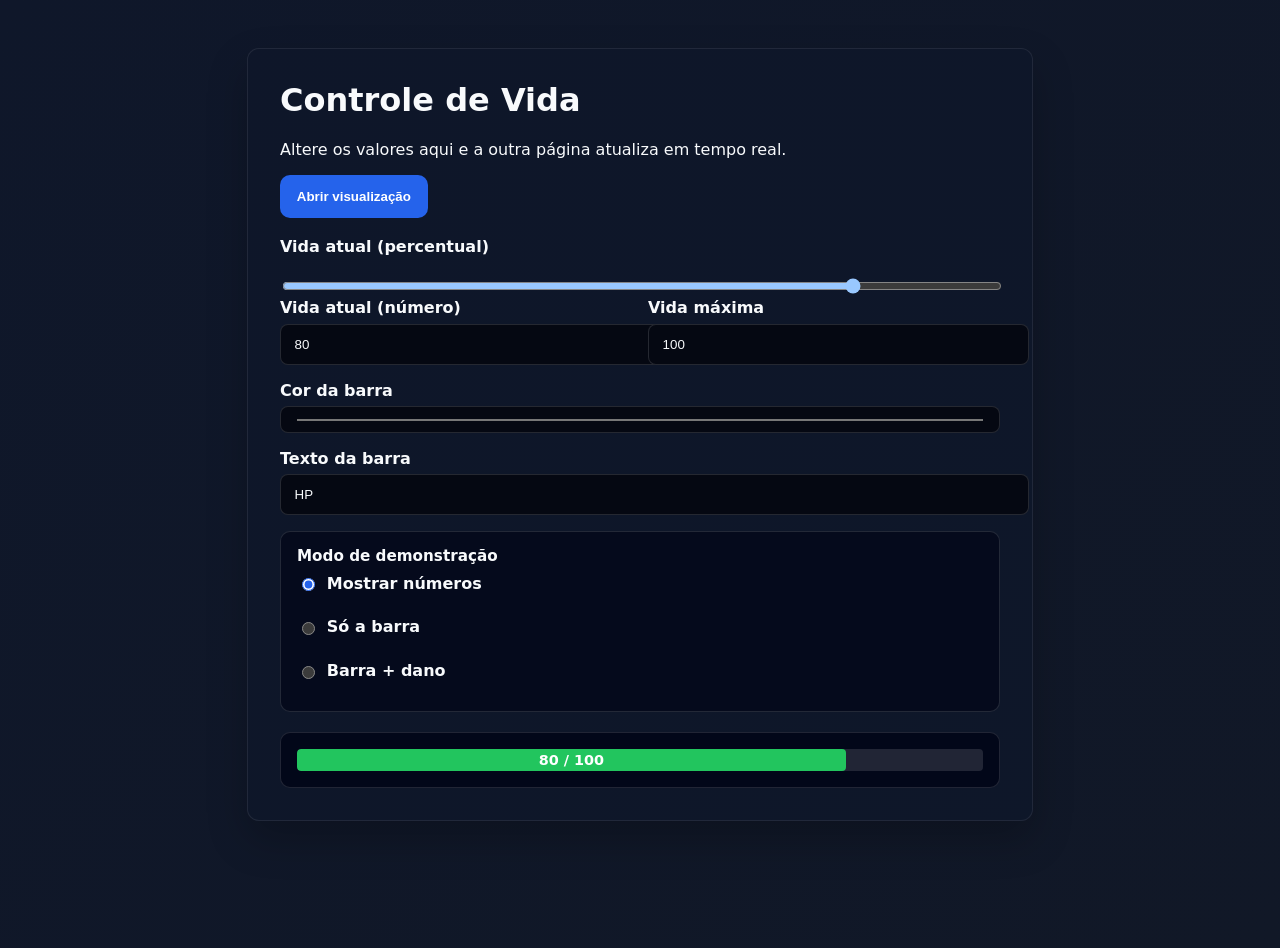
==== index.html @ 24418f9b "Add files via upload" ====
<!DOCTYPE html>
<html lang="pt-BR">
  <head>
    <meta charset="UTF-8" />
    <meta name="viewport" content="width=device-width, initial-scale=1.0" />
    <title>Painel de Vida</title>
    <link rel="stylesheet" href="styles.css" />
  </head>
  <body>
    <main class="panel">
      <h1>Controle de Vida</h1>
      <p>Altere os valores aqui e a outra página atualiza em tempo real.</p>
      <button id="openDisplayBtn" type="button">Abrir visualização</button>

      <label for="currentHp">Vida atual (percentual)</label>
      <input id="currentHp" type="range" min="0" max="100" step="1" value="80" />

      <div class="value-row">
        <label>
          Vida atual (número)
          <input id="currentHpNumber" type="number" min="0" max="1000" value="80" />
        </label>
        <label>
          Vida máxima
          <input id="maxHp" type="number" min="1" max="1000" value="100" />
        </label>
      </div>

      <label>
        Cor da barra
        <input id="barColor" type="color" value="#22c55e" />
      </label>

      <label>
        Texto da barra
        <input id="barLabel" type="text" value="HP" maxlength="20" />
      </label>

      <div class="display-mode-group" role="radiogroup" aria-label="Modo de demonstração da barra">
        <span class="field-label">Modo de demonstração</span>
        <label class="mode-option">
          <input type="radio" name="displayMode" value="values" checked />
          <span>Mostrar números</span>
        </label>
        <label class="mode-option">
          <input type="radio" name="displayMode" value="hidden" />
          <span>Só a barra</span>
        </label>
        <label class="mode-option">
          <input type="radio" name="displayMode" value="damage" />
          <span>Barra + dano</span>
        </label>
      </div>

      <div class="preview">
        <div class="preview-bar">
          <div id="previewFill">80 / 100</div>
        </div>
      </div>
    </main>

    <script>
      const CHANNEL_NAME = "health-sync";
      const storageKey = "health-state";
      const broadcastChannel = "BroadcastChannel" in window ? new BroadcastChannel(CHANNEL_NAME) : null;

      const state = {
        currentHp: 80,
        maxHp: 100,
        color: "#22c55e",
        label: "HP",
        displayMode: "values"
      };

      const currentHpInput = document.getElementById("currentHp");
      const currentHpNumber = document.getElementById("currentHpNumber");
      const maxHpInput = document.getElementById("maxHp");
      const barColorInput = document.getElementById("barColor");
      const barLabelInput = document.getElementById("barLabel");
      const previewFill = document.getElementById("previewFill");
      const previewBar = document.querySelector(".preview-bar");
      const openDisplayBtn = document.getElementById("openDisplayBtn");
      const displayModeInputs = Array.from(document.querySelectorAll('input[name="displayMode"]'));

      function clampCurrent() {
        state.currentHp = Math.max(0, Math.min(state.currentHp, state.maxHp));
      }

      function getPercent() {
        return state.maxHp > 0 ? Math.max(0, Math.min(100, (state.currentHp / state.maxHp) * 100)) : 0;
      }

      function syncControls() {
        currentHpInput.value = String(Math.round(getPercent()));
        currentHpNumber.value = state.currentHp;
        maxHpInput.value = state.maxHp;
        barColorInput.value = state.color;
        barLabelInput.value = state.label;
        displayModeInputs.forEach((input) => {
          input.checked = input.value === state.displayMode;
        });
      }

      function getDisplayText() {
        if (state.displayMode === "hidden") {
          return "";
        }

        if (state.displayMode === "damage") {
          const damage = Math.max(0, state.maxHp - state.currentHp);
          return `${damage} Dano`;
        }

        return `${state.currentHp} / ${state.maxHp}`;
      }

      function syncPreview() {
        const percent = getPercent();
        previewFill.style.width = `${percent}%`;
        previewFill.style.background = state.color;
        previewFill.textContent = getDisplayText();
        previewBar.style.background = "rgba(255,255,255,0.12)";
        previewBar.style.borderRadius = "4px";
        previewFill.style.borderRadius = "4px";
      }

      function publishState() {
        clampCurrent();
        localStorage.setItem(storageKey, JSON.stringify(state));
        if (broadcastChannel) {
          broadcastChannel.postMessage(state);
        }
        syncControls();
        syncPreview();
      }

      function applyState(nextState) {
        Object.assign(state, nextState);
        clampCurrent();
        syncControls();
        syncPreview();
      }

      function readInputs() {
        state.currentHp = Number(currentHpNumber.value);
        state.maxHp = Number(maxHpInput.value) || 1;
        state.color = barColorInput.value;
        state.label = barLabelInput.value || "HP";
        state.displayMode = displayModeInputs.find((input) => input.checked)?.value || "values";
      }

      currentHpInput.addEventListener("input", () => {
        const percent = Number(currentHpInput.value);
        state.currentHp = Math.round((percent / 100) * state.maxHp);
        publishState();
      });

      currentHpNumber.addEventListener("input", () => {
        readInputs();
        publishState();
      });

      maxHpInput.addEventListener("input", () => {
        readInputs();
        publishState();
      });

      barColorInput.addEventListener("input", () => {
        readInputs();
        publishState();
      });

      barLabelInput.addEventListener("input", () => {
        readInputs();
        publishState();
      });

      displayModeInputs.forEach((input) => {
        input.addEventListener("change", () => {
          readInputs();
          publishState();
        });
      });

      openDisplayBtn.addEventListener("click", () => {
        const params = new URLSearchParams({
          currentHp: String(state.currentHp),
          maxHp: String(state.maxHp),
          color: state.color,
          label: state.label,
          displayMode: state.displayMode
        });
        window.open(`display.html?${params.toString()}`, "_blank", "noopener,noreferrer");
      });

      window.addEventListener("storage", (event) => {
        if (event.key === storageKey && event.newValue) {
          applyState(JSON.parse(event.newValue));
        }
      });

      if (broadcastChannel) {
        broadcastChannel.addEventListener("message", (event) => {
          applyState(event.data);
        });
      }

      const saved = localStorage.getItem(storageKey);
      if (saved) {
        applyState(JSON.parse(saved));
      } else {
        publishState();
      }
    </script>
  </body>
</html>
---- styles.css ----
:root {
  color-scheme: dark;
  font-family: Inter, system-ui, -apple-system, BlinkMacSystemFont, "Segoe UI", sans-serif;
}

body {
  margin: 0;
  background: linear-gradient(135deg, #0f172a, #111827);
  color: #f8fafc;
  min-height: 100vh;
}

.panel {
  max-width: 720px;
  margin: 3rem auto;
  padding: 2rem;
  border-radius: 12px;
  background: rgba(15, 23, 42, 0.96);
  box-shadow: 0 18px 40px rgba(0, 0, 0, 0.22);
  border: 1px solid rgba(255,255,255,0.08);
}

h1 {
  margin-top: 0;
  font-size: 2rem;
}

button {
  border: 0;
  border-radius: 10px;
  padding: 0.85rem 1.05rem;
  margin-bottom: 1.2rem;
  background: #2563eb;
  color: white;
  font-weight: 700;
  cursor: pointer;
  transition: transform 0.14s ease, box-shadow 0.14s ease;
}

button:hover {
  transform: translateY(-1px);
  box-shadow: 0 10px 20px rgba(37, 99, 235, 0.24);
}

label, .field {
  display: block;
  margin-bottom: 1rem;
  font-weight: 600;
}

input[type="range"] {
  width: 100%;
  margin-top: 0.4rem;
}

input[type="number"], input[type="text"], input[type="color"] {
  width: 100%;
  margin-top: 0.4rem;
  padding: 0.75rem 0.85rem;
  border-radius: 8px;
  border: 1px solid rgba(255,255,255,0.13);
  background: #050812;
  color: #f8fafc;
}

.value-row {
  display: grid;
  grid-template-columns: repeat(2, minmax(0, 1fr));
  gap: 1rem;
}

.preview {
  margin-top: 1.25rem;
  padding: 1rem;
  border-radius: 10px;
  background: rgba(2, 6, 23, 0.88);
  border: 1px solid rgba(255,255,255,0.12);
}

.display-mode-group {
  display: grid;
  gap: 0.55rem;
  margin: 1rem 0 1.2rem;
  padding: 0.9rem 1rem;
  border-radius: 10px;
  border: 1px solid rgba(255,255,255,0.12);
  background: rgba(2, 6, 23, 0.7);
}

.field-label {
  font-size: 0.95rem;
  font-weight: 700;
}

.mode-option {
  display: flex;
  align-items: center;
  gap: 0.55rem;
  font-weight: 600;
}

.mode-option input {
  accent-color: #2563eb;
}

.preview-bar {
  height: 22px;
  border-radius: 10px;
  overflow: hidden;
  background: rgba(255,255,255,0.12);
  position: relative;
}

.preview-bar > div {
  height: 100%;
  display: flex;
  align-items: center;
  justify-content: center;
  font-weight: 700;
  font-size: 0.9rem;
  color: white;
  transition: width 0.2s ease;
}

.display-page {
  padding-top: 0;
}

.health-overlay {
  position: fixed;
  inset: 0 0 auto 0;
  padding: 1rem 1.2rem;
  pointer-events: none;
  z-index: 1000;
}

.health-card {
  max-width: 260px;
  margin: 0 auto;
  padding: 0.9rem 1rem;
  border-radius: 14px;
  background: rgba(2, 6, 23, 0.96);
  border: 1px solid rgba(255,255,255,0.14);
  box-shadow: 0 9px 24px rgba(0, 0, 0, 0.22);
}

.health-label {
  display: flex;
  justify-content: space-between;
  font-size: 0.95rem;
  font-weight: 700;
  margin-bottom: 0.75rem;
  letter-spacing: 0.02em;
}

.health-bar {
  width: 24px;
  height: 280px;
  border-radius: 12px;
  overflow: hidden;
  background: rgba(255,255,255,0.12);
  margin: 0 auto;
  position: relative;
}

.health-bar > div {
  position: absolute;
  bottom: 0;
  left: 0;
  width: 100%;
  height: 0%;
  transition: height 0.2s ease;
  display: flex;
  align-items: center;
  justify-content: center;
  color: white;
  font-size: 0.75rem;
  font-weight: 700;
}

@media (max-width: 640px) {
  .value-row {
    grid-template-columns: 1fr;
  }
}
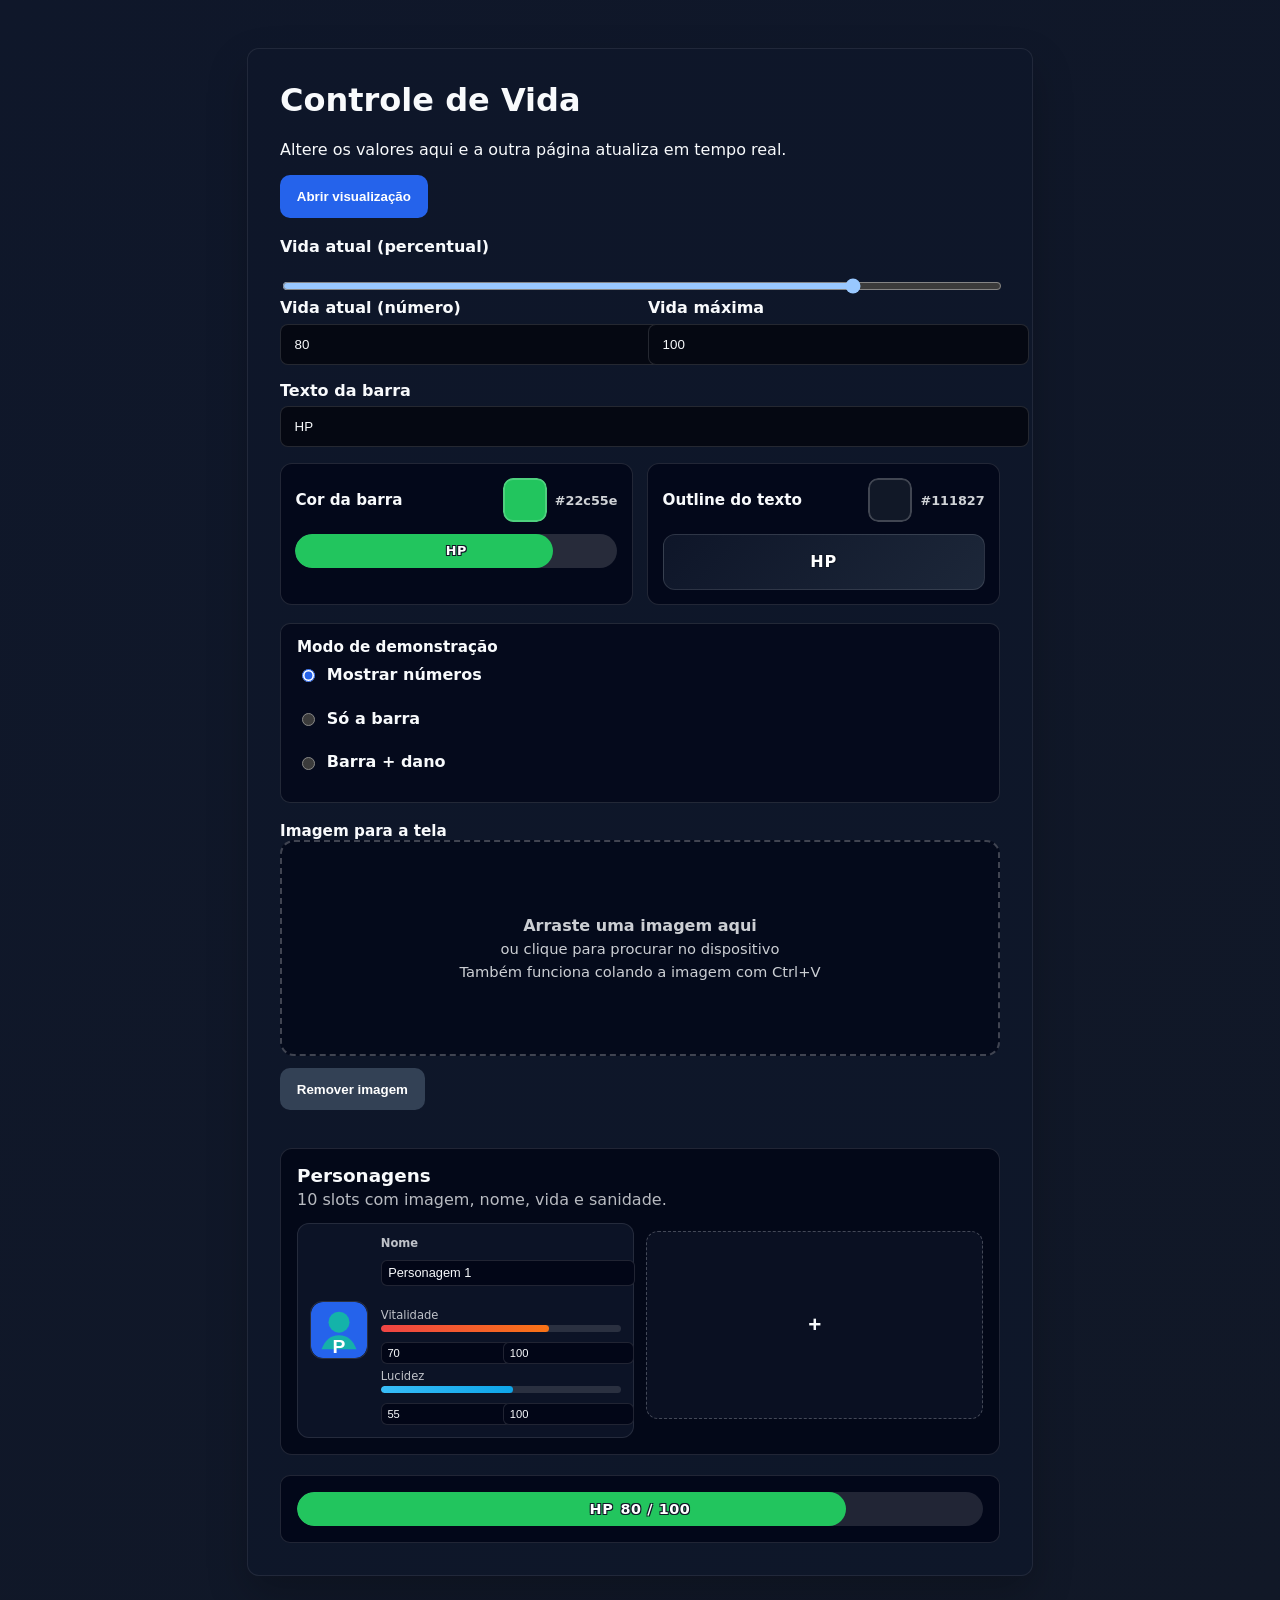
==== commit 320e2636: "Add files via upload" ====
--- a/index.html
+++ b/index.html
@@ -27,14 +27,40 @@
       </div>
 
       <label>
-        Cor da barra
-        <input id="barColor" type="color" value="#22c55e" />
-      </label>
-
-      <label>
         Texto da barra
         <input id="barLabel" type="text" value="HP" maxlength="20" />
       </label>
+
+      <div class="color-picker-grid">
+        <div class="color-picker-card">
+          <div class="color-picker-header">
+            <span class="field-label">Cor da barra</span>
+            <div class="color-picker-inline">
+              <input id="barColor" class="color-input" type="color" value="#22c55e" />
+              <span id="barColorValue" class="color-value">#22c55e</span>
+            </div>
+          </div>
+          <div class="color-preview-bar">
+            <div id="barPreviewFill" class="color-preview-fill"></div>
+            <div class="color-preview-text">
+              <span id="barPreviewLabel">HP</span>
+            </div>
+          </div>
+        </div>
+
+        <div class="color-picker-card">
+          <div class="color-picker-header">
+            <span class="field-label">Outline do texto</span>
+            <div class="color-picker-inline">
+              <input id="textOutlineColor" class="color-input" type="color" value="#111827" />
+              <span id="textOutlineValue" class="color-value">#111827</span>
+            </div>
+          </div>
+          <div class="outline-preview-card">
+            <span id="outlinePreviewText">HP</span>
+          </div>
+        </div>
+      </div>
 
       <div class="display-mode-group" role="radiogroup" aria-label="Modo de demonstração da barra">
         <span class="field-label">Modo de demonstração</span>
@@ -52,9 +78,35 @@
         </label>
       </div>
 
+      <div class="image-upload-section">
+        <div class="field-label">Imagem para a tela</div>
+        <div id="imageDropzone" class="image-dropzone" tabindex="0" role="button" aria-label="Enviar imagem para a tela">
+          <input id="imageInput" type="file" accept="image/*" hidden />
+          <div class="image-dropzone-content">
+            <strong>Arraste uma imagem aqui</strong>
+            <span>ou clique para procurar no dispositivo</span>
+            <small>Também funciona colando a imagem com Ctrl+V</small>
+          </div>
+          <img id="imagePreview" class="image-preview" alt="Pré-visualização da imagem" />
+        </div>
+        <button id="clearImageBtn" class="secondary-btn" type="button">Remover imagem</button>
+      </div>
+
+      <section class="character-slots-panel" aria-label="Slots de personagens">
+        <div class="panel-section-title">
+          <h2>Personagens</h2>
+          <p>10 slots com imagem, nome, vida e sanidade.</p>
+        </div>
+        <div id="characterSlots" class="character-slots"></div>
+      </section>
+
       <div class="preview">
-        <div class="preview-bar">
-          <div id="previewFill">80 / 100</div>
+        <div id="previewBar" class="preview-bar">
+          <div id="previewFill"></div>
+          <div class="preview-bar-text">
+            <span id="previewLabel">HP</span>
+            <span id="previewValue">80 / 100</span>
+          </div>
         </div>
       </div>
     </main>
@@ -63,24 +115,55 @@
       const CHANNEL_NAME = "health-sync";
       const storageKey = "health-state";
       const broadcastChannel = "BroadcastChannel" in window ? new BroadcastChannel(CHANNEL_NAME) : null;
+
+      function createCharacter(name, index, id = index + 1) {
+        return {
+          id,
+          name,
+          imageDataUrl: createAvatarDataUrl(name, index),
+          vitality: 70 + ((index * 11) % 25),
+          vitalityMax: 100,
+          lucidity: 55 + ((index * 7) % 35),
+          lucidityMax: 100
+        };
+      }
+
+      const initialCharacters = [createCharacter("Personagem 1", 0)];
 
       const state = {
         currentHp: 80,
         maxHp: 100,
         color: "#22c55e",
         label: "HP",
-        displayMode: "values"
+        textOutlineColor: "#111827",
+        displayMode: "values",
+        imageDataUrl: "",
+        characters: initialCharacters
       };
 
       const currentHpInput = document.getElementById("currentHp");
       const currentHpNumber = document.getElementById("currentHpNumber");
       const maxHpInput = document.getElementById("maxHp");
       const barColorInput = document.getElementById("barColor");
+      const barColorValue = document.getElementById("barColorValue");
       const barLabelInput = document.getElementById("barLabel");
+      const textOutlineColorInput = document.getElementById("textOutlineColor");
+      const textOutlineValue = document.getElementById("textOutlineValue");
+      const barPreviewFill = document.getElementById("barPreviewFill");
+      const barPreviewLabel = document.getElementById("barPreviewLabel");
+      const outlinePreviewText = document.getElementById("outlinePreviewText");
       const previewFill = document.getElementById("previewFill");
-      const previewBar = document.querySelector(".preview-bar");
+      const previewLabel = document.getElementById("previewLabel");
+      const previewValue = document.getElementById("previewValue");
+      const previewBar = document.getElementById("previewBar");
       const openDisplayBtn = document.getElementById("openDisplayBtn");
       const displayModeInputs = Array.from(document.querySelectorAll('input[name="displayMode"]'));
+      const imageDropzone = document.getElementById("imageDropzone");
+      const imageInput = document.getElementById("imageInput");
+      const imagePreview = document.getElementById("imagePreview");
+      const clearImageBtn = document.getElementById("clearImageBtn");
+      const characterSlotsContainer = document.getElementById("characterSlots");
+      let activeCharacterIndex = null;
 
       function clampCurrent() {
         state.currentHp = Math.max(0, Math.min(state.currentHp, state.maxHp));
@@ -95,12 +178,30 @@
         currentHpNumber.value = state.currentHp;
         maxHpInput.value = state.maxHp;
         barColorInput.value = state.color;
+        barColorValue.textContent = state.color;
         barLabelInput.value = state.label;
+        textOutlineColorInput.value = state.textOutlineColor || "#111827";
+        textOutlineValue.textContent = state.textOutlineColor || "#111827";
         displayModeInputs.forEach((input) => {
           input.checked = input.value === state.displayMode;
         });
       }
 
+      function createAvatarDataUrl(name, index) {
+        const colors = ["#2563eb", "#f59e0b", "#ec4899", "#14b8a6", "#a855f7", "#ef4444", "#10b981", "#0ea5e9", "#f97316", "#8b5cf6"];
+        const color = colors[index % colors.length];
+        const accent = colors[(index + 3) % colors.length];
+        const initial = (name || `P${index + 1}`).trim().charAt(0).toUpperCase();
+        const svg = `
+          <svg xmlns="http://www.w3.org/2000/svg" width="128" height="128" viewBox="0 0 128 128">
+            <rect width="128" height="128" rx="28" fill="${color}" />
+            <circle cx="64" cy="46" r="24" fill="${accent}" opacity="0.95" />
+            <path d="M24 108c8-20 20-32 40-32s32 12 40 32" fill="${accent}" opacity="0.92" />
+            <text x="64" y="116" text-anchor="middle" font-family="Arial, sans-serif" font-size="44" font-weight="700" fill="white">${initial}</text>
+          </svg>`;
+        return `data:image/svg+xml;charset=UTF-8,${encodeURIComponent(svg)}`;
+      }
+
       function getDisplayText() {
         if (state.displayMode === "hidden") {
           return "";
@@ -114,14 +215,89 @@
         return `${state.currentHp} / ${state.maxHp}`;
       }
 
+      function renderCharacterSlots() {
+        const slotsMarkup = state.characters
+          .map((character, index) => {
+            const vitality = Number(character.vitality ?? character.hp ?? 0);
+            const vitalityMax = Number(character.vitalityMax ?? 100);
+            const lucidity = Number(character.lucidity ?? character.sanity ?? 0);
+            const lucidityMax = Number(character.lucidityMax ?? 100);
+            const vitalityPercent = vitalityMax > 0 ? Math.max(0, Math.min(100, (vitality / vitalityMax) * 100)) : 0;
+            const lucidityPercent = lucidityMax > 0 ? Math.max(0, Math.min(100, (lucidity / lucidityMax) * 100)) : 0;
+
+            return `
+              <article class="character-slot">
+                <div class="character-slot-dropzone" data-character-index="${index}" tabindex="0" role="button" aria-label="Alterar imagem de ${character.name}">
+                  <input class="character-file-input" data-character-index="${index}" type="file" accept="image/*" hidden />
+                  <img src="${character.imageDataUrl}" alt="Avatar de ${character.name}" />
+                  <div class="character-slot-overlay">
+                    <span>Arraste, cole ou clique</span>
+                  </div>
+                </div>
+                <div class="character-slot-body">
+                  <label class="character-name-field">
+                    <span>Nome</span>
+                    <input class="character-name-input" data-character-index="${index}" type="text" value="${character.name}" maxlength="24" />
+                  </label>
+                  <div class="character-stat">
+                    <span>Vitalidade</span>
+                    <div class="character-bar-track">
+                      <div class="character-bar-fill hp" style="width: ${vitalityPercent}%"></div>
+                    </div>
+                    <div class="character-stat-inputs">
+                      <input data-character-index="${index}" data-field="vitalityCurrent" type="number" min="0" max="1000" value="${vitality}" />
+                      <input data-character-index="${index}" data-field="vitalityMax" type="number" min="1" max="1000" value="${vitalityMax}" />
+                    </div>
+                  </div>
+                  <div class="character-stat">
+                    <span>Lucidez</span>
+                    <div class="character-bar-track">
+                      <div class="character-bar-fill sanity" style="width: ${lucidityPercent}%"></div>
+                    </div>
+                    <div class="character-stat-inputs">
+                      <input data-character-index="${index}" data-field="lucidityCurrent" type="number" min="0" max="1000" value="${lucidity}" />
+                      <input data-character-index="${index}" data-field="lucidityMax" type="number" min="1" max="1000" value="${lucidityMax}" />
+                    </div>
+                  </div>
+                </div>
+              </article>
+            `;
+          })
+          .join("");
+
+        const canAddMore = state.characters.length < 10;
+        characterSlotsContainer.innerHTML = `${slotsMarkup}<button class="character-add-btn" id="addCharacterBtn" type="button" aria-label="Adicionar personagem" ${canAddMore ? "" : "disabled"}>${canAddMore ? "+" : "Máx"}</button>`;
+      }
+
       function syncPreview() {
         const percent = getPercent();
+        const outlineColor = state.textOutlineColor || "#111827";
         previewFill.style.width = `${percent}%`;
         previewFill.style.background = state.color;
-        previewFill.textContent = getDisplayText();
+        previewBar.style.setProperty("--outline-color", outlineColor);
+        previewLabel.textContent = state.label;
+        previewValue.textContent = getDisplayText();
+        barPreviewFill.style.width = `${percent}%`;
+        barPreviewFill.style.background = state.color;
+        barPreviewLabel.textContent = state.label;
+        outlinePreviewText.style.setProperty("--outline-color", outlineColor);
+        outlinePreviewText.textContent = state.label;
         previewBar.style.background = "rgba(255,255,255,0.12)";
-        previewBar.style.borderRadius = "4px";
-        previewFill.style.borderRadius = "4px";
+        previewBar.style.borderRadius = "999px";
+        previewFill.style.borderRadius = "999px";
+      }
+
+      function updateImagePreview() {
+        if (!state.imageDataUrl) {
+          imagePreview.removeAttribute("src");
+          imagePreview.classList.remove("is-visible");
+          imageDropzone.classList.remove("has-image");
+          return;
+        }
+
+        imagePreview.src = state.imageDataUrl;
+        imagePreview.classList.add("is-visible");
+        imageDropzone.classList.add("has-image");
       }
 
       function publishState() {
@@ -132,6 +308,8 @@
         }
         syncControls();
         syncPreview();
+        updateImagePreview();
+        renderCharacterSlots();
       }
 
       function applyState(nextState) {
@@ -139,6 +317,8 @@
         clampCurrent();
         syncControls();
         syncPreview();
+        updateImagePreview();
+        renderCharacterSlots();
       }
 
       function readInputs() {
@@ -146,7 +326,63 @@
         state.maxHp = Number(maxHpInput.value) || 1;
         state.color = barColorInput.value;
         state.label = barLabelInput.value || "HP";
+        state.textOutlineColor = textOutlineColorInput.value || "#111827";
         state.displayMode = displayModeInputs.find((input) => input.checked)?.value || "values";
+      }
+
+      function handleImageFile(file) {
+        if (!file || !file.type.startsWith("image/")) {
+          return;
+        }
+
+        const reader = new FileReader();
+        reader.onload = () => {
+          state.imageDataUrl = String(reader.result || "");
+          publishState();
+        };
+        reader.readAsDataURL(file);
+      }
+
+      function handleCharacterImageFile(file, index) {
+        if (!file || !file.type.startsWith("image/") || Number.isNaN(index) || !state.characters[index]) {
+          return;
+        }
+
+        const reader = new FileReader();
+        reader.onload = () => {
+          state.characters[index].imageDataUrl = String(reader.result || "");
+          publishState();
+        };
+        reader.readAsDataURL(file);
+      }
+
+      function updateCharacterStat(index, field, value) {
+        const character = state.characters[index];
+        if (!character) {
+          return;
+        }
+
+        if (field === "vitalityCurrent") {
+          character.vitality = Math.max(0, Number(value) || 0);
+        } else if (field === "vitalityMax") {
+          character.vitalityMax = Math.max(1, Number(value) || 1);
+        } else if (field === "lucidityCurrent") {
+          character.lucidity = Math.max(0, Number(value) || 0);
+        } else if (field === "lucidityMax") {
+          character.lucidityMax = Math.max(1, Number(value) || 1);
+        }
+
+        publishState();
+      }
+
+      function addCharacter() {
+        if (state.characters.length >= 10) {
+          return;
+        }
+
+        const nextIndex = state.characters.length;
+        state.characters.push(createCharacter(`Personagem ${nextIndex + 1}`, nextIndex, nextIndex + 1));
+        publishState();
       }
 
       currentHpInput.addEventListener("input", () => {
@@ -171,6 +407,11 @@
       });
 
       barLabelInput.addEventListener("input", () => {
+        readInputs();
+        publishState();
+      });
+
+      textOutlineColorInput.addEventListener("input", () => {
         readInputs();
         publishState();
       });
@@ -180,6 +421,155 @@
           readInputs();
           publishState();
         });
+      });
+
+      imageDropzone.addEventListener("click", () => {
+        imageInput.click();
+      });
+
+      imageDropzone.addEventListener("keydown", (event) => {
+        if (event.key === "Enter" || event.key === " ") {
+          event.preventDefault();
+          imageInput.click();
+        }
+      });
+
+      imageDropzone.addEventListener("dragover", (event) => {
+        event.preventDefault();
+        imageDropzone.classList.add("drag-active");
+      });
+
+      imageDropzone.addEventListener("dragleave", () => {
+        imageDropzone.classList.remove("drag-active");
+      });
+
+      imageDropzone.addEventListener("drop", (event) => {
+        event.preventDefault();
+        imageDropzone.classList.remove("drag-active");
+        const [file] = event.dataTransfer?.files || [];
+        handleImageFile(file);
+      });
+
+      imageInput.addEventListener("change", (event) => {
+        const [file] = event.target.files || [];
+        handleImageFile(file);
+        event.target.value = "";
+      });
+
+      clearImageBtn.addEventListener("click", () => {
+        state.imageDataUrl = "";
+        publishState();
+      });
+
+      characterSlotsContainer.addEventListener("click", (event) => {
+        const dropzone = event.target.closest(".character-slot-dropzone");
+        if (!dropzone) {
+          return;
+        }
+
+        activeCharacterIndex = Number(dropzone.dataset.characterIndex);
+        const input = dropzone.querySelector(".character-file-input");
+        input.click();
+      });
+
+      characterSlotsContainer.addEventListener("keydown", (event) => {
+        const dropzone = event.target.closest(".character-slot-dropzone");
+        if (!dropzone || (event.key !== "Enter" && event.key !== " ")) {
+          return;
+        }
+
+        event.preventDefault();
+        activeCharacterIndex = Number(dropzone.dataset.characterIndex);
+        const input = dropzone.querySelector(".character-file-input");
+        input.click();
+      });
+
+      characterSlotsContainer.addEventListener("dragover", (event) => {
+        const dropzone = event.target.closest(".character-slot-dropzone");
+        if (!dropzone) {
+          return;
+        }
+
+        event.preventDefault();
+        dropzone.classList.add("drag-active");
+      });
+
+      characterSlotsContainer.addEventListener("dragleave", (event) => {
+        const dropzone = event.target.closest(".character-slot-dropzone");
+        if (!dropzone) {
+          return;
+        }
+
+        dropzone.classList.remove("drag-active");
+      });
+
+      characterSlotsContainer.addEventListener("drop", (event) => {
+        const dropzone = event.target.closest(".character-slot-dropzone");
+        if (!dropzone) {
+          return;
+        }
+
+        event.preventDefault();
+        dropzone.classList.remove("drag-active");
+        const [file] = event.dataTransfer?.files || [];
+        activeCharacterIndex = Number(dropzone.dataset.characterIndex);
+        handleCharacterImageFile(file, activeCharacterIndex);
+      });
+
+      characterSlotsContainer.addEventListener("change", (event) => {
+        const input = event.target.closest(".character-file-input");
+        if (!input) {
+          return;
+        }
+
+        const [file] = event.target.files || [];
+        handleCharacterImageFile(file, Number(input.dataset.characterIndex));
+        event.target.value = "";
+      });
+
+      characterSlotsContainer.addEventListener("input", (event) => {
+        const statInput = event.target.closest("input[data-field]");
+        if (!statInput) {
+          return;
+        }
+
+        const index = Number(statInput.dataset.characterIndex);
+        updateCharacterStat(index, statInput.dataset.field, statInput.value);
+      });
+
+      characterSlotsContainer.addEventListener("change", (event) => {
+        const nameInput = event.target.closest(".character-name-input");
+        if (!nameInput) {
+          return;
+        }
+
+        const index = Number(nameInput.dataset.characterIndex);
+        const character = state.characters[index];
+        if (!character) {
+          return;
+        }
+
+        character.name = nameInput.value || `Personagem ${index + 1}`;
+        publishState();
+      });
+
+      characterSlotsContainer.addEventListener("click", (event) => {
+        const addButton = event.target.closest("#addCharacterBtn");
+        if (addButton) {
+          addCharacter();
+        }
+      });
+
+      window.addEventListener("paste", (event) => {
+        const clipboardFiles = Array.from(event.clipboardData?.files || []);
+        const imageFile = clipboardFiles.find((file) => file.type.startsWith("image/"));
+        if (imageFile && activeCharacterIndex !== null && state.characters[activeCharacterIndex]) {
+          event.preventDefault();
+          handleCharacterImageFile(imageFile, activeCharacterIndex);
+        } else if (imageFile) {
+          event.preventDefault();
+          handleImageFile(imageFile);
+        }
       });
 
       openDisplayBtn.addEventListener("click", () => {
@@ -188,6 +578,7 @@
           maxHp: String(state.maxHp),
           color: state.color,
           label: state.label,
+          textOutlineColor: state.textOutlineColor || "#111827",
           displayMode: state.displayMode
         });
         window.open(`display.html?${params.toString()}`, "_blank", "noopener,noreferrer");
--- a/styles.css
+++ b/styles.css
@@ -53,7 +53,7 @@
   margin-top: 0.4rem;
 }
 
-input[type="number"], input[type="text"], input[type="color"] {
+input[type="number"], input[type="text"] {
   width: 100%;
   margin-top: 0.4rem;
   padding: 0.75rem 0.85rem;
@@ -63,6 +63,26 @@
   color: #f8fafc;
 }
 
+.color-input {
+  width: 44px;
+  height: 44px;
+  margin: 0;
+  padding: 0;
+  border: 0;
+  border-radius: 10px;
+  background: transparent;
+  cursor: pointer;
+}
+
+.color-input::-webkit-color-swatch-wrapper {
+  padding: 0;
+}
+
+.color-input::-webkit-color-swatch {
+  border: 2px solid rgba(255,255,255,0.2);
+  border-radius: 10px;
+}
+
 .value-row {
   display: grid;
   grid-template-columns: repeat(2, minmax(0, 1fr));
@@ -75,6 +95,260 @@
   border-radius: 10px;
   background: rgba(2, 6, 23, 0.88);
   border: 1px solid rgba(255,255,255,0.12);
+}
+
+.color-picker-grid {
+  display: grid;
+  grid-template-columns: repeat(2, minmax(0, 1fr));
+  gap: 0.9rem;
+  margin: 0.4rem 0 1.1rem;
+}
+
+.color-picker-card {
+  padding: 0.9rem;
+  border-radius: 12px;
+  background: rgba(2, 6, 23, 0.8);
+  border: 1px solid rgba(255,255,255,0.12);
+}
+
+.color-picker-header {
+  display: flex;
+  align-items: center;
+  justify-content: space-between;
+  gap: 0.6rem;
+  margin-bottom: 0.7rem;
+}
+
+.color-picker-inline {
+  display: flex;
+  align-items: center;
+  gap: 0.5rem;
+}
+
+.color-value {
+  font-size: 0.8rem;
+  font-weight: 700;
+  color: rgba(248, 250, 252, 0.84);
+}
+
+.color-preview-bar {
+  position: relative;
+  height: 34px;
+  border-radius: 999px;
+  overflow: hidden;
+  background: rgba(255,255,255,0.14);
+}
+
+.color-preview-fill {
+  position: absolute;
+  inset: 0 auto 0 0;
+  width: 80%;
+  height: 100%;
+  border-radius: inherit;
+  transition: width 0.2s ease, background 0.2s ease;
+}
+
+.color-preview-text {
+  position: absolute;
+  inset: 0;
+  display: flex;
+  align-items: center;
+  justify-content: center;
+  color: white;
+  font-weight: 800;
+  font-size: 0.8rem;
+  letter-spacing: 0.04em;
+  text-shadow: -1px -1px 0 var(--outline-color, #111827),
+    1px -1px 0 var(--outline-color, #111827),
+    -1px 1px 0 var(--outline-color, #111827),
+    1px 1px 0 var(--outline-color, #111827);
+  pointer-events: none;
+}
+
+.outline-preview-card {
+  display: flex;
+  align-items: center;
+  justify-content: center;
+  min-height: 54px;
+  border-radius: 12px;
+  background: linear-gradient(135deg, rgba(15,23,42,0.95), rgba(30,41,59,0.95));
+  border: 1px solid rgba(255,255,255,0.12);
+}
+
+.outline-preview-card span {
+  color: white;
+  font-size: 1rem;
+  font-weight: 800;
+  letter-spacing: 0.05em;
+  text-shadow: -1px -1px 0 var(--outline-color, #111827),
+    1px -1px 0 var(--outline-color, #111827),
+    -1px 1px 0 var(--outline-color, #111827),
+    1px 1px 0 var(--outline-color, #111827);
+}
+
+.character-slots-panel {
+  margin: 1.2rem 0;
+  padding: 1rem;
+  border-radius: 12px;
+  background: rgba(2, 6, 23, 0.86);
+  border: 1px solid rgba(255,255,255,0.12);
+}
+
+.panel-section-title h2 {
+  margin: 0 0 0.2rem;
+  font-size: 1.15rem;
+}
+
+.panel-section-title p {
+  margin: 0 0 0.9rem;
+  color: rgba(248, 250, 252, 0.74);
+}
+
+.character-slots {
+  display: grid;
+  grid-template-columns: repeat(2, minmax(0, 1fr));
+  gap: 0.8rem;
+}
+
+.character-slot {
+  display: flex;
+  align-items: center;
+  gap: 0.8rem;
+  padding: 0.75rem;
+  border-radius: 12px;
+  background: rgba(15, 23, 42, 0.82);
+  border: 1px solid rgba(255,255,255,0.1);
+}
+
+.character-slot-dropzone {
+  position: relative;
+  width: 56px;
+  height: 56px;
+  border-radius: 12px;
+  overflow: hidden;
+  cursor: pointer;
+  flex-shrink: 0;
+  border: 1px solid rgba(255,255,255,0.12);
+}
+
+.character-slot-dropzone img {
+  width: 100%;
+  height: 100%;
+  object-fit: cover;
+  display: block;
+}
+
+.character-slot-dropzone.drag-active {
+  outline: 2px solid #60a5fa;
+  outline-offset: 2px;
+}
+
+.character-slot-overlay {
+  position: absolute;
+  inset: 0;
+  display: flex;
+  align-items: flex-end;
+  justify-content: center;
+  padding: 0.25rem;
+  background: rgba(2, 6, 23, 0.45);
+  color: white;
+  font-size: 0.55rem;
+  text-align: center;
+  opacity: 0;
+  transition: opacity 0.16s ease;
+}
+
+.character-slot-dropzone:hover .character-slot-overlay,
+.character-slot-dropzone:focus-visible .character-slot-overlay {
+  opacity: 1;
+}
+
+.character-slot-body {
+  flex: 1;
+  display: flex;
+  flex-direction: column;
+  gap: 0.35rem;
+}
+
+.character-name-field {
+  display: flex;
+  flex-direction: column;
+  gap: 0.2rem;
+  font-size: 0.72rem;
+  color: rgba(248, 250, 252, 0.76);
+}
+
+.character-name-field input {
+  width: 100%;
+  padding: 0.3rem 0.4rem;
+  border-radius: 6px;
+  border: 1px solid rgba(255,255,255,0.12);
+  background: #020617;
+  color: #f8fafc;
+  font-size: 0.8rem;
+}
+
+.character-slot-name {
+  font-size: 0.95rem;
+}
+
+.character-stat {
+  display: flex;
+  flex-direction: column;
+  gap: 0.2rem;
+  font-size: 0.72rem;
+  color: rgba(248, 250, 252, 0.76);
+}
+
+.character-stat-inputs {
+  display: grid;
+  grid-template-columns: repeat(2, minmax(0, 1fr));
+  gap: 0.3rem;
+}
+
+.character-stat-inputs input {
+  width: 100%;
+  padding: 0.25rem 0.35rem;
+  border-radius: 6px;
+  border: 1px solid rgba(255,255,255,0.12);
+  background: #020617;
+  color: #f8fafc;
+  font-size: 0.7rem;
+}
+
+.character-bar-track {
+  width: 100%;
+  height: 7px;
+  border-radius: 999px;
+  overflow: hidden;
+  background: rgba(255,255,255,0.12);
+}
+
+.character-bar-fill {
+  height: 100%;
+  border-radius: inherit;
+  transition: width 0.2s ease;
+}
+
+.character-bar-fill.hp {
+  background: linear-gradient(90deg, #ef4444, #f97316);
+}
+
+.character-bar-fill.sanity {
+  background: linear-gradient(90deg, #38bdf8, #0ea5e9);
+}
+
+.character-add-btn {
+  width: 100%;
+  margin-top: 0.5rem;
+  padding: 0.8rem;
+  border: 1px dashed rgba(255,255,255,0.24);
+  border-radius: 12px;
+  background: rgba(15, 23, 42, 0.6);
+  color: #f8fafc;
+  font-size: 1.4rem;
+  font-weight: 700;
+  cursor: pointer;
 }
 
 .display-mode-group {
@@ -87,6 +361,75 @@
   background: rgba(2, 6, 23, 0.7);
 }
 
+.image-upload-section {
+  margin: 1rem 0 1.2rem;
+}
+
+.image-dropzone {
+  display: flex;
+  align-items: center;
+  justify-content: center;
+  min-height: 180px;
+  padding: 1rem;
+  border: 2px dashed rgba(255, 255, 255, 0.24);
+  border-radius: 14px;
+  background: rgba(2, 6, 23, 0.72);
+  cursor: pointer;
+  transition: border-color 0.2s ease, transform 0.2s ease, background 0.2s ease;
+  position: relative;
+  overflow: hidden;
+}
+
+.image-dropzone:hover,
+.image-dropzone.drag-active {
+  border-color: #60a5fa;
+  transform: translateY(-1px);
+  background: rgba(37, 99, 235, 0.14);
+}
+
+.image-dropzone-content {
+  display: flex;
+  flex-direction: column;
+  align-items: center;
+  gap: 0.35rem;
+  text-align: center;
+  color: rgba(248, 250, 252, 0.82);
+  z-index: 1;
+}
+
+.image-dropzone-content strong {
+  font-size: 1rem;
+}
+
+.image-dropzone-content span,
+.image-dropzone-content small {
+  font-size: 0.92rem;
+}
+
+.image-preview {
+  position: absolute;
+  inset: 0;
+  width: 100%;
+  height: 100%;
+  object-fit: contain;
+  display: none;
+  padding: 0.75rem;
+  background: rgba(2, 6, 23, 0.82);
+}
+
+.image-preview.is-visible {
+  display: block;
+}
+
+.image-dropzone.has-image .image-dropzone-content {
+  opacity: 0;
+}
+
+.secondary-btn {
+  margin-top: 0.75rem;
+  background: #334155;
+}
+
 .field-label {
   font-size: 0.95rem;
   font-weight: 700;
@@ -104,22 +447,35 @@
 }
 
 .preview-bar {
-  height: 22px;
-  border-radius: 10px;
+  height: 34px;
+  border-radius: 999px;
   overflow: hidden;
   background: rgba(255,255,255,0.12);
   position: relative;
 }
 
-.preview-bar > div {
+.preview-bar > #previewFill {
   height: 100%;
-  display: flex;
-  align-items: center;
-  justify-content: center;
-  font-weight: 700;
+  width: 0%;
+  transition: width 0.2s ease;
+}
+
+.preview-bar-text {
+  position: absolute;
+  inset: 0;
+  display: flex;
+  align-items: center;
+  justify-content: center;
+  gap: 0.45rem;
+  font-weight: 800;
   font-size: 0.9rem;
   color: white;
-  transition: width 0.2s ease;
+  letter-spacing: 0.04em;
+  text-shadow: -1px -1px 0 var(--outline-color, #111827),
+    1px -1px 0 var(--outline-color, #111827),
+    -1px 1px 0 var(--outline-color, #111827),
+    1px 1px 0 var(--outline-color, #111827);
+  pointer-events: none;
 }
 
 .display-page {
@@ -135,51 +491,184 @@
 }
 
 .health-card {
-  max-width: 260px;
+  width: min(94vw, 620px);
   margin: 0 auto;
-  padding: 0.9rem 1rem;
-  border-radius: 14px;
+  padding: 0.95rem 1.05rem;
+  border-radius: 16px;
   background: rgba(2, 6, 23, 0.96);
   border: 1px solid rgba(255,255,255,0.14);
   box-shadow: 0 9px 24px rgba(0, 0, 0, 0.22);
-}
-
-.health-label {
-  display: flex;
-  justify-content: space-between;
-  font-size: 0.95rem;
-  font-weight: 700;
-  margin-bottom: 0.75rem;
-  letter-spacing: 0.02em;
+  display: flex;
+  flex-direction: column;
+  gap: 0.45rem;
 }
 
 .health-bar {
-  width: 24px;
-  height: 280px;
-  border-radius: 12px;
+  width: 100%;
+  height: 30px;
   overflow: hidden;
-  background: rgba(255,255,255,0.12);
+  background: rgba(255,255,255,0.14);
   margin: 0 auto;
   position: relative;
-}
-
-.health-bar > div {
+  clip-path: polygon(0 0, 100% 0, calc(100% - 18px) 100%, 0 100%);
+}
+
+.health-bar > #healthFill {
   position: absolute;
-  bottom: 0;
+  top: 0;
   left: 0;
-  width: 100%;
-  height: 0%;
-  transition: height 0.2s ease;
-  display: flex;
-  align-items: center;
-  justify-content: center;
+  width: 0%;
+  height: 100%;
+  transition: width 0.2s ease;
+  clip-path: polygon(0 0, 100% 0, calc(100% - 18px) 100%, 0 100%);
+}
+
+.health-bar-text {
+  position: absolute;
+  inset: 0;
+  display: flex;
+  align-items: center;
+  justify-content: center;
+  gap: 0.35rem;
   color: white;
-  font-size: 0.75rem;
+  font-size: 0.9rem;
+  font-weight: 800;
+  letter-spacing: 0.04em;
+  text-shadow: -1px -1px 0 var(--health-outline-color, #111827),
+    1px -1px 0 var(--health-outline-color, #111827),
+    -1px 1px 0 var(--health-outline-color, #111827),
+    1px 1px 0 var(--health-outline-color, #111827);
+  z-index: 2;
+  pointer-events: none;
+  width: 100%;
+  height: 100%;
+}
+
+.health-bar-text span {
+  line-height: 1;
+}
+
+.health-value-row {
+  display: flex;
+  justify-content: center;
+  align-items: center;
+  min-height: 1rem;
+  text-align: center;
+}
+
+.health-value-row[hidden] {
+  display: none;
+}
+
+.health-value-row span {
+  display: block;
+  font-size: 0.85rem;
   font-weight: 700;
+  color: rgba(248, 250, 252, 0.95);
+  letter-spacing: 0.04em;
+  text-align: center;
+}
+
+.display-character-board {
+  position: fixed;
+  inset: 0;
+  z-index: 850;
+  display: flex;
+  justify-content: space-between;
+  align-items: center;
+  padding: 1rem 1.2rem;
+  pointer-events: none;
+}
+
+.display-character-column {
+  display: flex;
+  flex-direction: column;
+  gap: 0.55rem;
+  width: min(26vw, 220px);
+}
+
+.display-character-slot {
+  display: flex;
+  align-items: center;
+  gap: 0.5rem;
+  padding: 0.45rem;
+  border-radius: 12px;
+  background: rgba(2, 6, 23, 0.72);
+  border: 1px solid rgba(255,255,255,0.12);
+  backdrop-filter: blur(6px);
+}
+
+.display-character-slot img {
+  width: 42px;
+  height: 42px;
+  border-radius: 10px;
+  object-fit: cover;
+  flex-shrink: 0;
+}
+
+.display-character-slot .character-slot-body {
+  gap: 0.2rem;
+}
+
+.display-character-slot .character-slot-name {
+  font-size: 0.78rem;
+}
+
+.display-character-slot .character-stat {
+  font-size: 0.62rem;
+}
+
+.display-character-slot .character-bar-track {
+  height: 5px;
+}
+
+.display-image-wrapper {
+  position: fixed;
+  left: 50%;
+  top: 58%;
+  transform: translate(-50%, -50%);
+  width: min(78vw, 520px);
+  max-height: min(44vh, 420px);
+  padding: 0;
+  border-radius: 0;
+  background: transparent;
+  border: 0;
+  box-shadow: none;
+  display: flex;
+  align-items: center;
+  justify-content: center;
+  z-index: 900;
+  pointer-events: none;
+}
+
+.display-image-wrapper[hidden] {
+  display: none;
+}
+
+.display-image-wrapper img {
+  max-width: 100%;
+  max-height: 100%;
+  width: auto;
+  height: auto;
+  object-fit: contain;
+  border-radius: 16px;
 }
 
 @media (max-width: 640px) {
   .value-row {
     grid-template-columns: 1fr;
   }
-}
+
+  .character-slots {
+    grid-template-columns: 1fr;
+  }
+
+  .display-character-board {
+    padding: 0.5rem;
+    gap: 0.4rem;
+  }
+
+  .display-character-column {
+    width: 46vw;
+  }
+}
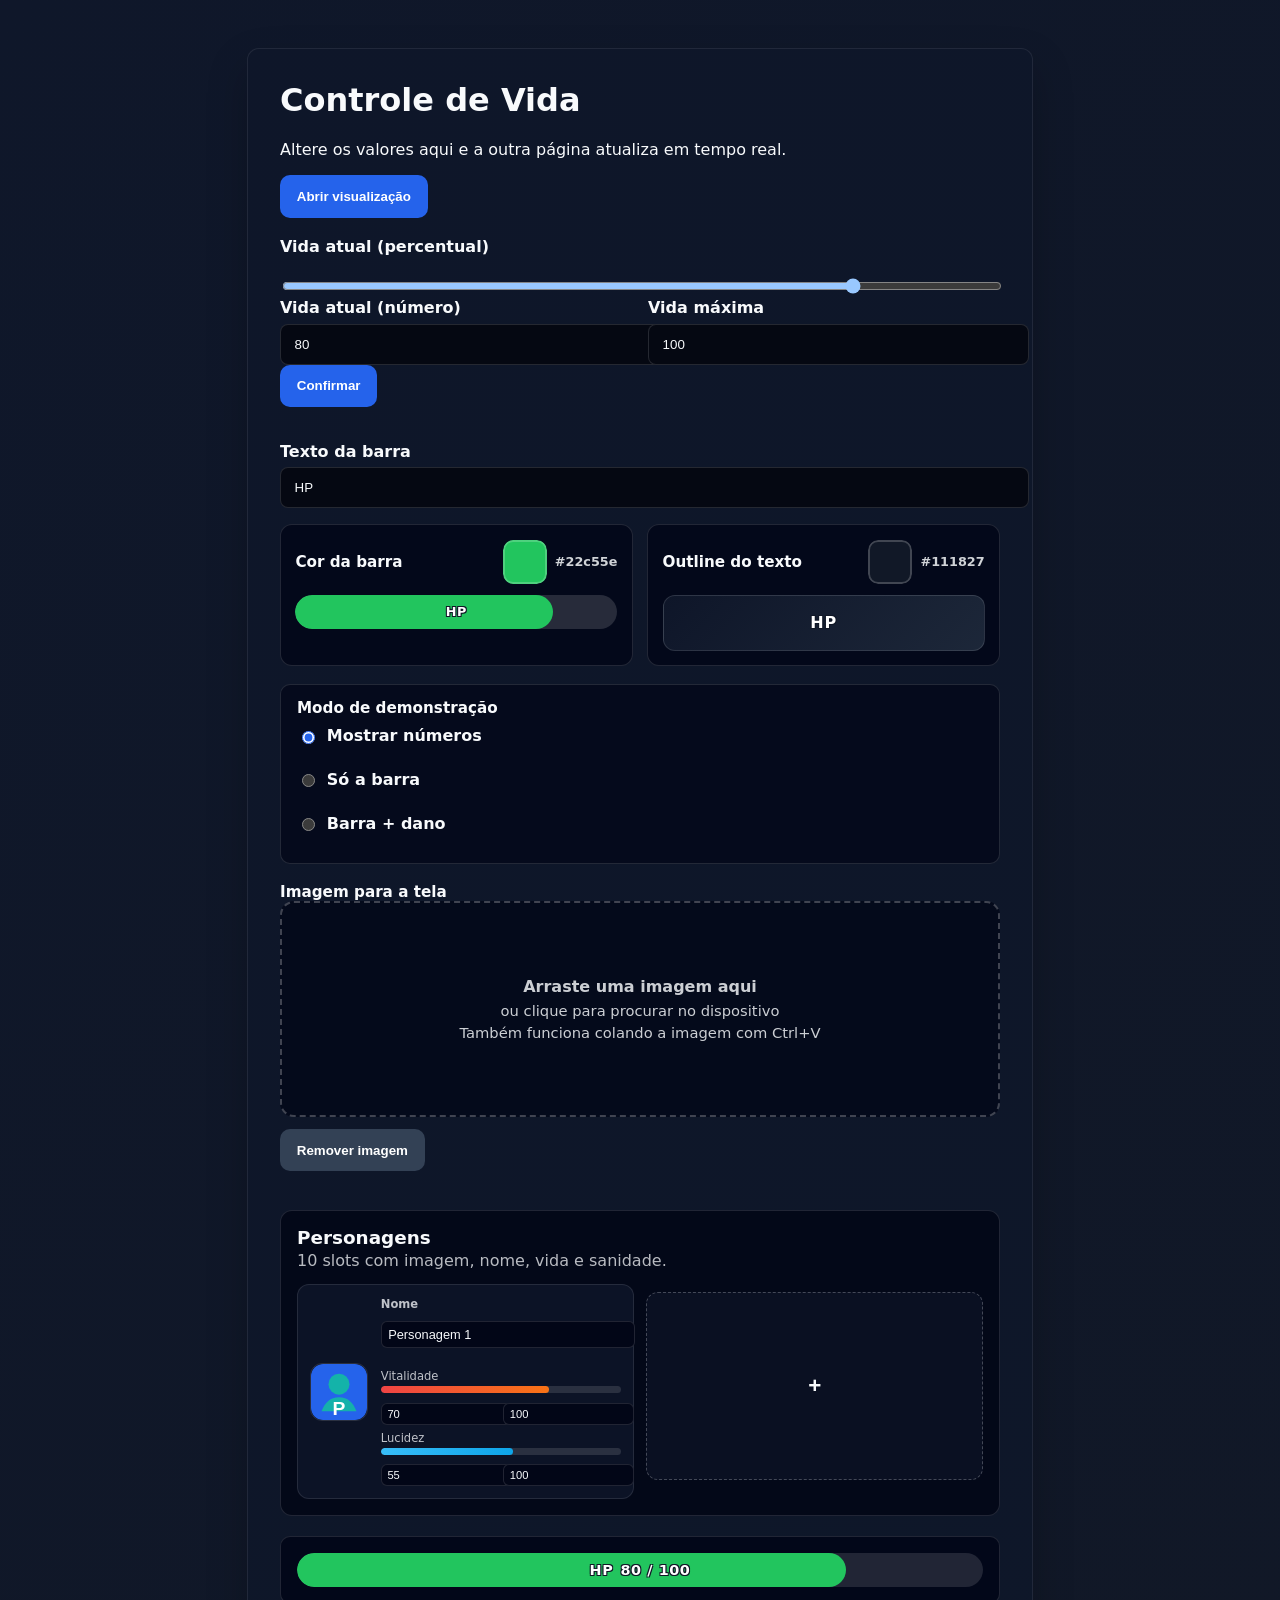
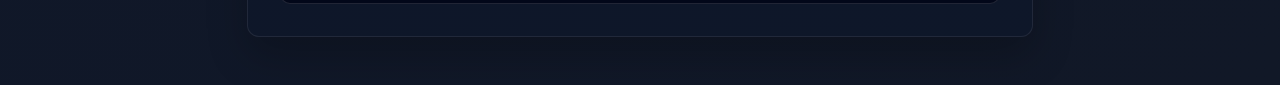
==== commit 24b09fa6: "Add files via upload" ====
--- a/index.html
+++ b/index.html
@@ -16,9 +16,10 @@
       <input id="currentHp" type="range" min="0" max="100" step="1" value="80" />
 
       <div class="value-row">
-        <label>
+        <label class="number-with-confirm">
           Vida atual (número)
           <input id="currentHpNumber" type="number" min="0" max="1000" value="80" />
+          <button id="confirmCurrentHpBtn" type="button" class="confirm-btn">Confirmar</button>
         </label>
         <label>
           Vida máxima
@@ -143,6 +144,7 @@
 
       const currentHpInput = document.getElementById("currentHp");
       const currentHpNumber = document.getElementById("currentHpNumber");
+      const confirmCurrentHpBtn = document.getElementById("confirmCurrentHpBtn");
       const maxHpInput = document.getElementById("maxHp");
       const barColorInput = document.getElementById("barColor");
       const barColorValue = document.getElementById("barColorValue");
@@ -391,10 +393,46 @@
         publishState();
       });
 
+      // Atualiza posição do slider enquanto digita, mas só publica ao confirmar
       currentHpNumber.addEventListener("input", () => {
+        const val = Number(currentHpNumber.value) || 0;
+        const clamped = Math.max(0, Math.min(val, state.maxHp || 1));
+        const percent = state.maxHp > 0 ? Math.round((clamped / state.maxHp) * 100) : 0;
+        // atualiza o slider visual
+        currentHpInput.value = String(percent);
+        // atualiza o estado em memória para refletir na pré-visualização, sem publicar
+        state.currentHp = clamped;
+        syncPreview();
+      });
+
+      // Publica o estado ao soltar Enter (keyup) — garante que o valor já tenha sido aplicado
+      currentHpNumber.addEventListener("keyup", (event) => {
+        if (event.key === "Enter" || event.keyCode === 13) {
+          event.preventDefault();
+          readInputs();
+          publishState();
+        }
+      });
+
+      // Também publica ao perder o foco (blur) e ao alterar (change)
+      currentHpNumber.addEventListener("blur", () => {
         readInputs();
         publishState();
       });
+
+      currentHpNumber.addEventListener("change", () => {
+        readInputs();
+        publishState();
+      });
+
+      // Botão de confirmar para aplicar o valor numérico
+      if (confirmCurrentHpBtn) {
+        confirmCurrentHpBtn.addEventListener("click", () => {
+          readInputs();
+          publishState();
+          currentHpNumber.focus();
+        });
+      }
 
       maxHpInput.addEventListener("input", () => {
         readInputs();
--- a/styles.css
+++ b/styles.css
@@ -598,27 +598,27 @@
   backdrop-filter: blur(6px);
 }
 
-.display-character-slot img {
-  width: 42px;
-  height: 42px;
-  border-radius: 10px;
+.display-page .display-character-slot img {
+  width: 96px;
+  height: 96px;
+  border-radius: 16px;
   object-fit: cover;
   flex-shrink: 0;
 }
 
-.display-character-slot .character-slot-body {
+.display-page .display-character-slot .character-slot-body {
   gap: 0.2rem;
 }
 
-.display-character-slot .character-slot-name {
-  font-size: 0.78rem;
-}
-
-.display-character-slot .character-stat {
-  font-size: 0.62rem;
-}
-
-.display-character-slot .character-bar-track {
+.display-page .display-character-slot .character-slot-name {
+  font-size: 0.88rem;
+}
+
+.display-page .display-character-slot .character-stat {
+  font-size: 0.56rem;
+}
+
+.display-page .display-character-slot .character-bar-track {
   height: 5px;
 }
 
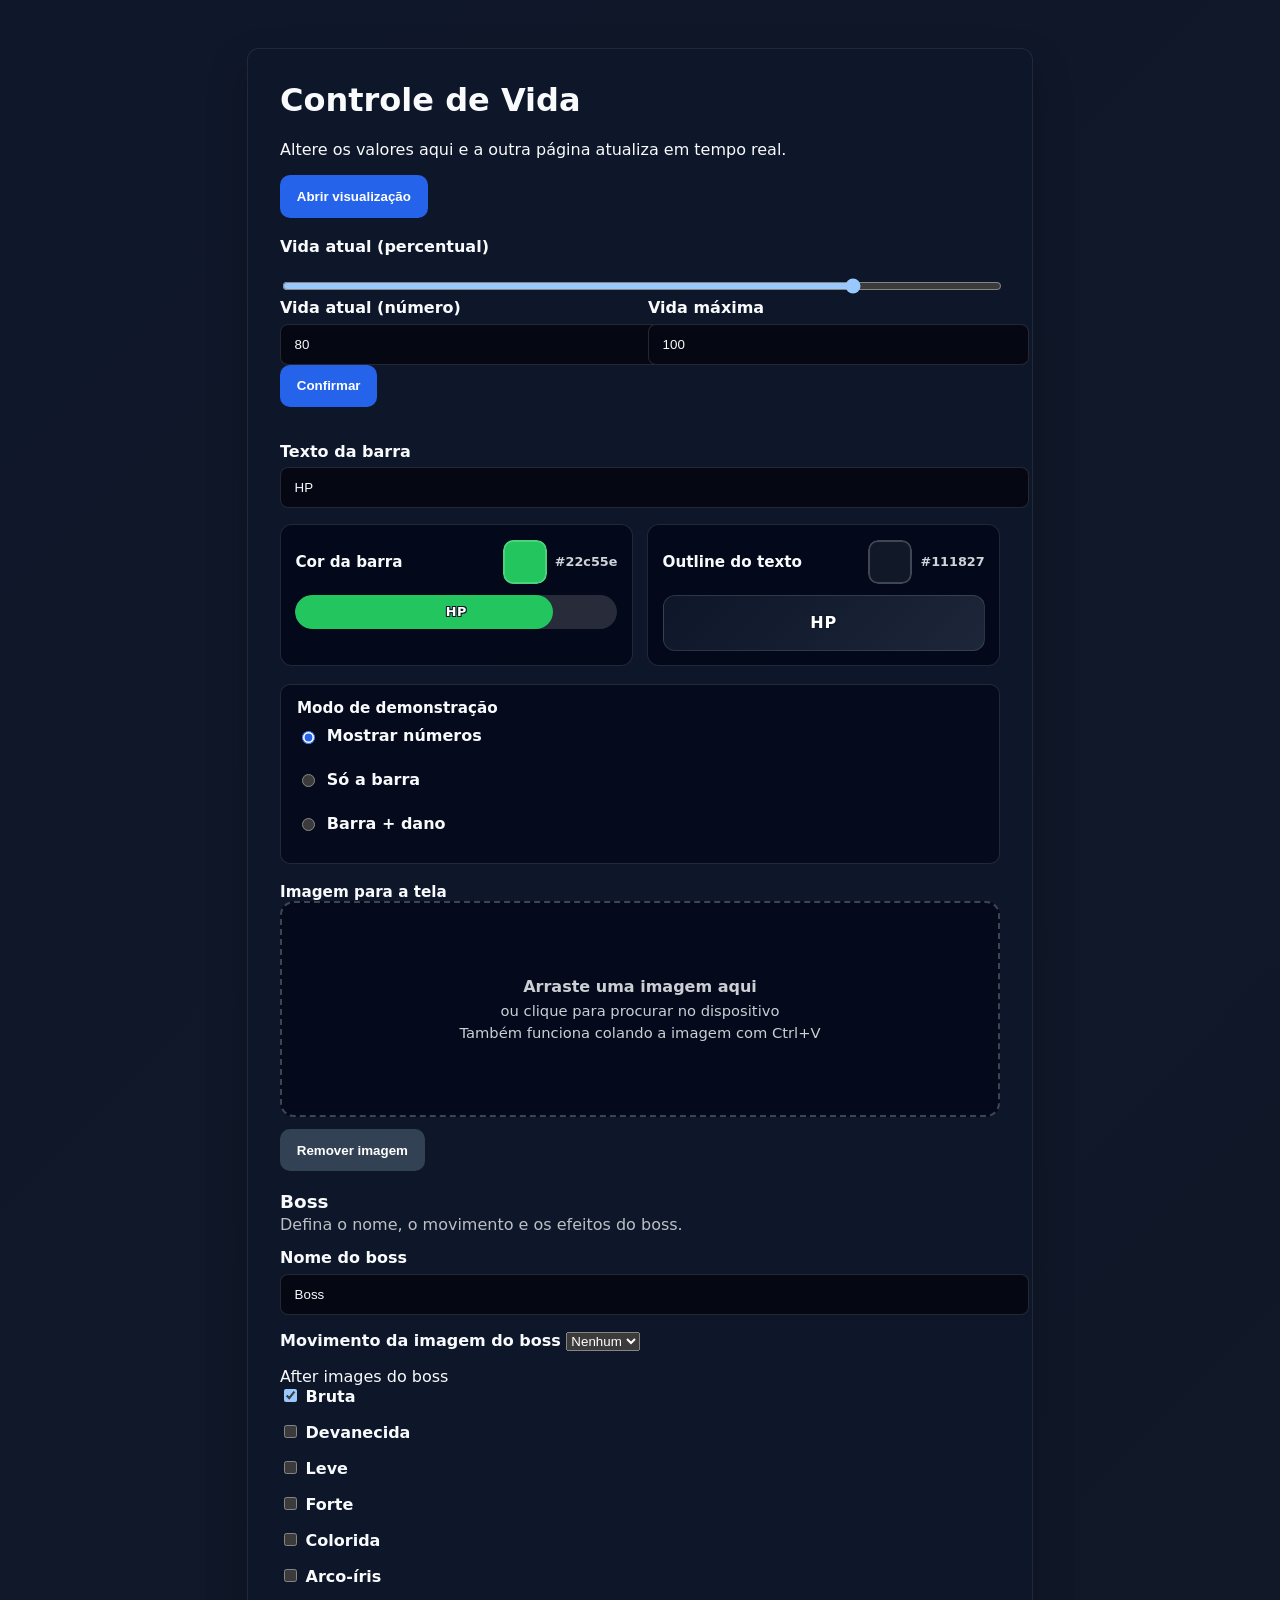
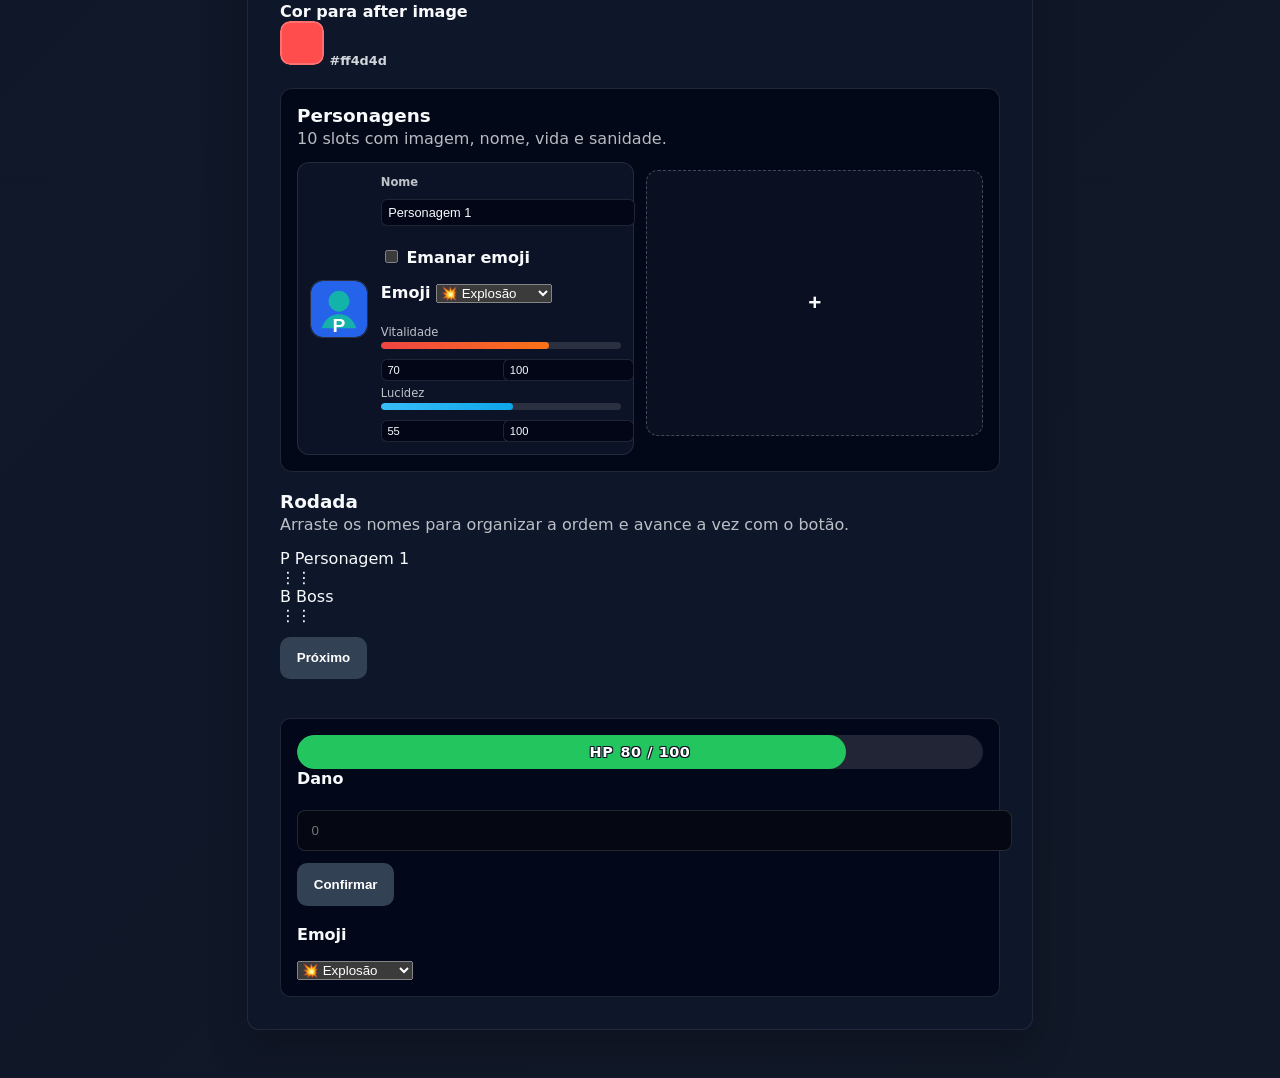
==== commit f77f5d8e: "Add files via upload" ====
--- a/index.html
+++ b/index.html
@@ -91,6 +91,62 @@
           <img id="imagePreview" class="image-preview" alt="Pré-visualização da imagem" />
         </div>
         <button id="clearImageBtn" class="secondary-btn" type="button">Remover imagem</button>
+
+        <div class="boss-controls-section">
+          <div class="panel-section-title">
+            <h2>Boss</h2>
+            <p>Defina o nome, o movimento e os efeitos do boss.</p>
+          </div>
+          <label class="boss-name-field">
+            <span>Nome do boss</span>
+            <input id="bossNameInput" type="text" value="Boss" maxlength="24" />
+          </label>
+          <label class="boss-movement-field">
+            <span>Movimento da imagem do boss</span>
+            <select id="bossMovementSelect">
+              <option value="none">Nenhum</option>
+              <option value="rotating">Giratório</option>
+              <option value="lateral">Lateral</option>
+              <option value="bugged">Bugado</option>
+            </select>
+          </label>
+          <div class="boss-movement-field">
+            <span>After images do boss</span>
+            <div class="boss-after-image-options" role="group" aria-label="Tipos de after image do boss">
+              <label class="boss-after-image-option">
+                <input type="checkbox" name="bossAfterImageModes" value="bruta" checked />
+                <span>Bruta</span>
+              </label>
+              <label class="boss-after-image-option">
+                <input type="checkbox" name="bossAfterImageModes" value="devanecida" />
+                <span>Devanecida</span>
+              </label>
+              <label class="boss-after-image-option">
+                <input type="checkbox" name="bossAfterImageModes" value="leve" />
+                <span>Leve</span>
+              </label>
+              <label class="boss-after-image-option">
+                <input type="checkbox" name="bossAfterImageModes" value="forte" />
+                <span>Forte</span>
+              </label>
+              <label class="boss-after-image-option">
+                <input type="checkbox" name="bossAfterImageModes" value="colorida" />
+                <span>Colorida</span>
+              </label>
+              <label class="boss-after-image-option">
+                <input type="checkbox" name="bossAfterImageModes" value="arco-íris" />
+                <span>Arco-íris</span>
+              </label>
+            </div>
+            <label id="bossAfterImageColorField" class="boss-after-image-color-field">
+              <span>Cor para after image</span>
+              <div class="boss-after-image-color-inline">
+                <input id="bossAfterImageColorInput" class="color-input" type="color" value="#ff4d4d" />
+                <span id="bossAfterImageColorValue" class="color-value">#ff4d4d</span>
+              </div>
+            </label>
+          </div>
+        </div>
       </div>
 
       <section class="character-slots-panel" aria-label="Slots de personagens">
@@ -99,6 +155,17 @@
           <p>10 slots com imagem, nome, vida e sanidade.</p>
         </div>
         <div id="characterSlots" class="character-slots"></div>
+      </section>
+
+      <section class="turn-order-panel" aria-label="Ordem da rodada">
+        <div class="panel-section-title">
+          <h2>Rodada</h2>
+          <p>Arraste os nomes para organizar a ordem e avance a vez com o botão.</p>
+        </div>
+        <div id="turnOrderList" class="turn-order-list" role="list"></div>
+        <div class="turn-order-actions">
+          <button id="nextTurnBtn" type="button" class="secondary-btn">Próximo</button>
+        </div>
       </section>
 
       <div class="preview">
@@ -109,6 +176,48 @@
             <span id="previewValue">80 / 100</span>
           </div>
         </div>
+
+        <div class="damage-control">
+          <label for="damageAmount" class="damage-label">Dano</label>
+          <div class="damage-control-row">
+            <input id="damageAmount" type="number" min="0" step="1" placeholder="0" />
+            <button id="confirmDamageBtn" type="button" class="secondary-btn">Confirmar</button>
+          </div>
+          <label for="damageEmoji" class="damage-label">Emoji</label>
+          <select id="damageEmoji" class="damage-emoji-select">
+            <option value="💥">💥 Explosão</option>
+            <option value="🔥">🔥 Fogo</option>
+            <option value="⚡">⚡ Raio</option>
+            <option value="💣">💣 Bomba</option>
+            <option value="🗡️">🗡️ Espada</option>
+            <option value="☠️">☠️ Morte</option>
+            <option value="🧠">🧠 Cérebro</option>
+            <option value="🐉">🐉 Dragão</option>
+            <option value="👻">👻 Fantasma</option>
+            <option value="🕸️">🕸️ Teia</option>
+            <option value="🩸">🩸 Sangue</option>
+            <option value="💀">💀 Caveira</option>
+            <option value="🧨">🧨 Granada</option>
+            <option value="☄️">☄️ Cometa</option>
+            <option value="🌪️">🌪️ Tornado</option>
+            <option value="🌋">🌋 Vulcão</option>
+            <option value="❄️">❄️ Gelo</option>
+            <option value="🌊">🌊 Onda</option>
+            <option value="🪓">🪓 Machado</option>
+            <option value="🛡️">🛡️ Escudo</option>
+            <option value="👁️">👁️ Olho</option>
+            <option value="🌀">🌀 Vórtice</option>
+            <option value="💫">💫 Estrela</option>
+            <option value="🌙">🌙 Lua</option>
+            <option value="🌩️">🌩️ Tempestade</option>
+            <option value="🕯️">🕯️ Lamparina</option>
+            <option value="🦇">🦇 Morcego</option>
+            <option value="🧟">🧟 Zumbi</option>
+            <option value="🪬">🪬 Amuleto</option>
+            <option value="☢️">☢️ Radiação</option>
+            <option value="🦠">🦠 Pestilência</option>
+          </select>
+        </div>
       </div>
     </main>
 
@@ -116,6 +225,99 @@
       const CHANNEL_NAME = "health-sync";
       const storageKey = "health-state";
       const broadcastChannel = "BroadcastChannel" in window ? new BroadcastChannel(CHANNEL_NAME) : null;
+      const EMOJI_AURA_OPTIONS = ["💥", "🔥", "⚡", "💣", "☢️", "☠️", "🧠", "🐉", "👻", "🕸️", "🩸", "💀", "🧨", "☄️", "🌪️", "🌋", "❄️", "👁️", "🪬", "🛡️", "🌊", "🌀", "💫", "🌙", "🌩️"];
+      const EMOJI_AURA_LABELS = {
+        "💥": "Explosão",
+        "🔥": "Fogo",
+        "⚡": "Raio",
+        "💣": "Bomba",
+        "☢️": "Radiação",
+        "☠️": "Morte",
+        "🧠": "Cérebro",
+        "🐉": "Dragão",
+        "👻": "Fantasma",
+        "🕸️": "Teia",
+        "🩸": "Sangue",
+        "💀": "Caveira",
+        "🧨": "Granada",
+        "☄️": "Cometa",
+        "🌪️": "Tornado",
+        "🌋": "Vulcão",
+        "❄️": "Gelo",
+        "👁️": "Olho",
+        "🪬": "Amuleto",
+        "🛡️": "Escudo",
+        "🌊": "Onda",
+        "🌀": "Vórtice",
+        "💫": "Estrela",
+        "🌙": "Lua",
+        "🌩️": "Tempestade"
+      };
+
+      const BOSS_AFTER_IMAGE_OPTIONS = ["bruta", "devanecida", "leve", "forte", "colorida", "arco-íris"];
+
+      function normalizeBossAfterImageModes(rawValue, fallback = [], changedValue = null) {
+        const values = Array.isArray(rawValue)
+          ? rawValue
+          : typeof rawValue === "string"
+            ? rawValue.split(",")
+            : [];
+
+        const normalized = values
+          .map((value) => {
+            const normalizedValue = String(value || "").trim().toLowerCase();
+            if (normalizedValue === "soft") {
+              return "leve";
+            }
+            if (normalizedValue === "strong") {
+              return "forte";
+            }
+            return normalizedValue;
+          })
+          .filter((value) => BOSS_AFTER_IMAGE_OPTIONS.includes(value));
+
+        const incompatibleGroups = [
+          ["bruta", "devanecida"],
+          ["leve", "forte"],
+          ["colorida", "arco-íris"]
+        ];
+
+        incompatibleGroups.forEach((group) => {
+          const [left, right] = group;
+          const hasLeft = normalized.includes(left);
+          const hasRight = normalized.includes(right);
+          if (hasLeft && hasRight) {
+            if (changedValue === left) {
+              normalized.splice(normalized.indexOf(right), 1);
+            } else if (changedValue === right) {
+              normalized.splice(normalized.indexOf(left), 1);
+            }
+          }
+        });
+
+        if (!normalized.length && Array.isArray(rawValue) && rawValue.length === 0) {
+          return [];
+        }
+
+        if (!normalized.length) {
+          const fallbackValues = Array.isArray(fallback)
+            ? fallback
+            : [fallback];
+          return fallbackValues
+            .map((value) => String(value || "").trim().toLowerCase())
+            .filter((value) => BOSS_AFTER_IMAGE_OPTIONS.includes(value));
+        }
+
+        return normalized;
+      }
+
+      function buildEmojiOptions(selectedValue = "") {
+        return EMOJI_AURA_OPTIONS.map((emoji) => {
+          const label = EMOJI_AURA_LABELS[emoji] || emoji;
+          const isSelected = selectedValue === emoji ? "selected" : "";
+          return `<option value="${emoji}" ${isSelected}>${emoji} ${label}</option>`;
+        }).join("");
+      }
 
       function createCharacter(name, index, id = index + 1) {
         return {
@@ -125,7 +327,9 @@
           vitality: 70 + ((index * 11) % 25),
           vitalityMax: 100,
           lucidity: 55 + ((index * 7) % 35),
-          lucidityMax: 100
+          lucidityMax: 100,
+          emojiAuraEnabled: false,
+          emojiAuraEmoji: "💥"
         };
       }
 
@@ -139,7 +343,16 @@
         textOutlineColor: "#111827",
         displayMode: "values",
         imageDataUrl: "",
-        characters: initialCharacters
+        damageEmoji: "💥",
+        damageEffect: null,
+        characters: initialCharacters,
+        bossName: "Boss",
+        bossMovement: "none",
+        bossAfterImageMode: "none",
+        bossAfterImageModes: ["bruta"],
+        bossAfterImageColor: "#ff4d4d",
+        turnOrder: [],
+        activeTurnIndex: -1
       };
 
       const currentHpInput = document.getElementById("currentHp");
@@ -158,6 +371,9 @@
       const previewLabel = document.getElementById("previewLabel");
       const previewValue = document.getElementById("previewValue");
       const previewBar = document.getElementById("previewBar");
+      const damageAmountInput = document.getElementById("damageAmount");
+      const damageEmojiSelect = document.getElementById("damageEmoji");
+      const confirmDamageBtn = document.getElementById("confirmDamageBtn");
       const openDisplayBtn = document.getElementById("openDisplayBtn");
       const displayModeInputs = Array.from(document.querySelectorAll('input[name="displayMode"]'));
       const imageDropzone = document.getElementById("imageDropzone");
@@ -165,14 +381,49 @@
       const imagePreview = document.getElementById("imagePreview");
       const clearImageBtn = document.getElementById("clearImageBtn");
       const characterSlotsContainer = document.getElementById("characterSlots");
+      const turnOrderList = document.getElementById("turnOrderList");
+      const nextTurnBtn = document.getElementById("nextTurnBtn");
+      const bossNameInput = document.getElementById("bossNameInput");
+      const bossMovementSelect = document.getElementById("bossMovementSelect");
+      const bossAfterImageInputs = Array.from(document.querySelectorAll('input[name="bossAfterImageModes"]'));
+      const bossAfterImageColorInput = document.getElementById("bossAfterImageColorInput");
+      const bossAfterImageColorField = document.getElementById("bossAfterImageColorField");
       let activeCharacterIndex = null;
+      let draggedTurnEntryId = null;
 
       function clampCurrent() {
         state.currentHp = Math.max(0, Math.min(state.currentHp, state.maxHp));
       }
 
+      function getPercentValue(currentValue, maxValue) {
+        const value = Number(currentValue) || 0;
+        const max = Number(maxValue) || 0;
+        if (max <= 0) {
+          return 0;
+        }
+
+        return Math.max(0, Math.min(100, (value / max) * 100));
+      }
+
       function getPercent() {
-        return state.maxHp > 0 ? Math.max(0, Math.min(100, (state.currentHp / state.maxHp) * 100)) : 0;
+        return getPercentValue(state.currentHp, state.maxHp);
+      }
+
+      function syncBossAfterImageControls() {
+        const modes = normalizeBossAfterImageModes(state.bossAfterImageModes ?? state.bossAfterImageMode, ["bruta"]);
+        bossAfterImageInputs.forEach((input) => {
+          input.checked = modes.includes(input.value);
+        });
+        if (bossAfterImageColorInput) {
+          bossAfterImageColorInput.value = state.bossAfterImageColor || "#ff4d4d";
+        }
+        if (bossAfterImageColorField) {
+          bossAfterImageColorField.hidden = !modes.includes("colorida");
+        }
+        const bossAfterImageColorValue = document.getElementById("bossAfterImageColorValue");
+        if (bossAfterImageColorValue) {
+          bossAfterImageColorValue.textContent = state.bossAfterImageColor || "#ff4d4d";
+        }
       }
 
       function syncControls() {
@@ -184,6 +435,14 @@
         barLabelInput.value = state.label;
         textOutlineColorInput.value = state.textOutlineColor || "#111827";
         textOutlineValue.textContent = state.textOutlineColor || "#111827";
+        if (damageEmojiSelect) {
+          damageEmojiSelect.innerHTML = buildEmojiOptions(state.damageEmoji || "💥");
+          damageEmojiSelect.value = state.damageEmoji || "💥";
+        }
+        if (bossMovementSelect) {
+          bossMovementSelect.value = state.bossMovement || "none";
+        }
+        syncBossAfterImageControls();
         displayModeInputs.forEach((input) => {
           input.checked = input.value === state.displayMode;
         });
@@ -217,6 +476,95 @@
         return `${state.currentHp} / ${state.maxHp}`;
       }
 
+      function getTurnEntries() {
+        const baseEntries = state.characters.map((character, index) => ({
+          id: `character-${character.id ?? index + 1}`,
+          type: "character",
+          name: character.name || `Personagem ${index + 1}`,
+          characterIndex: index
+        }));
+        const bossEntry = {
+          id: "boss",
+          type: "boss",
+          name: state.bossName || "Boss",
+          characterIndex: null
+        };
+
+        const allEntries = [...baseEntries, bossEntry];
+        const orderedEntries = [];
+        const seenIds = new Set();
+
+        (Array.isArray(state.turnOrder) ? state.turnOrder : []).forEach((entry) => {
+          const match = allEntries.find((candidate) => candidate.id === entry.id);
+          if (match && !seenIds.has(match.id)) {
+            orderedEntries.push(match);
+            seenIds.add(match.id);
+          }
+        });
+
+        allEntries.forEach((entry) => {
+          if (!seenIds.has(entry.id)) {
+            orderedEntries.push(entry);
+            seenIds.add(entry.id);
+          }
+        });
+
+        return orderedEntries;
+      }
+
+      function renderTurnOrderList() {
+        const entries = getTurnEntries();
+        if (!entries.length) {
+          turnOrderList.innerHTML = '<p class="turn-order-empty">Nenhuma entrada na rodada.</p>';
+          return;
+        }
+
+        if (state.activeTurnIndex < 0 || state.activeTurnIndex >= entries.length) {
+          state.activeTurnIndex = 0;
+        }
+
+        turnOrderList.innerHTML = entries
+          .map((entry, index) => {
+            const isActive = index === state.activeTurnIndex;
+            const isBoss = entry.type === "boss";
+            return `
+              <div class="turn-entry ${isActive ? "is-active" : ""} ${isBoss ? "is-boss" : ""}" data-entry-id="${entry.id}" draggable="true" role="listitem">
+                <div class="turn-entry-main">
+                  <span class="turn-entry-badge">${entry.type === "boss" ? "B" : "P"}</span>
+                  <span class="turn-entry-name">${entry.name}</span>
+                </div>
+                <span class="turn-entry-handle">⋮⋮</span>
+              </div>
+            `;
+          })
+          .join("");
+      }
+
+      function reorderTurnEntries(fromId, targetId) {
+        const entries = getTurnEntries();
+        const fromIndex = entries.findIndex((entry) => entry.id === fromId);
+        const targetIndex = entries.findIndex((entry) => entry.id === targetId);
+
+        if (fromIndex < 0 || targetIndex < 0 || fromIndex === targetIndex) {
+          return;
+        }
+
+        const [movedEntry] = entries.splice(fromIndex, 1);
+        entries.splice(targetIndex, 0, movedEntry);
+        state.turnOrder = entries.map((entry) => ({ id: entry.id }));
+        publishState();
+      }
+
+      function advanceTurn() {
+        const entries = getTurnEntries();
+        if (!entries.length) {
+          return;
+        }
+
+        state.activeTurnIndex = (state.activeTurnIndex + 1) % entries.length;
+        publishState();
+      }
+
       function renderCharacterSlots() {
         const slotsMarkup = state.characters
           .map((character, index) => {
@@ -224,8 +572,8 @@
             const vitalityMax = Number(character.vitalityMax ?? 100);
             const lucidity = Number(character.lucidity ?? character.sanity ?? 0);
             const lucidityMax = Number(character.lucidityMax ?? 100);
-            const vitalityPercent = vitalityMax > 0 ? Math.max(0, Math.min(100, (vitality / vitalityMax) * 100)) : 0;
-            const lucidityPercent = lucidityMax > 0 ? Math.max(0, Math.min(100, (lucidity / lucidityMax) * 100)) : 0;
+            const vitalityPercent = getPercentValue(vitality, vitalityMax);
+            const lucidityPercent = getPercentValue(lucidity, lucidityMax);
 
             return `
               <article class="character-slot">
@@ -241,6 +589,18 @@
                     <span>Nome</span>
                     <input class="character-name-input" data-character-index="${index}" type="text" value="${character.name}" maxlength="24" />
                   </label>
+                  <div class="character-emoji-controls">
+                    <label class="character-emoji-toggle">
+                      <input class="character-emoji-toggle-input" data-character-index="${index}" data-field="emojiAuraEnabled" type="checkbox" ${character.emojiAuraEnabled ? "checked" : ""} />
+                      <span>Emanar emoji</span>
+                    </label>
+                    <label class="character-emoji-select-row">
+                      <span>Emoji</span>
+                      <select class="character-emoji-select" data-character-index="${index}">
+                        ${buildEmojiOptions(character.emojiAuraEmoji || "💥")}
+                      </select>
+                    </label>
+                  </div>
                   <div class="character-stat">
                     <span>Vitalidade</span>
                     <div class="character-bar-track">
@@ -302,8 +662,16 @@
         imageDropzone.classList.add("has-image");
       }
 
+      function normalizeAfterImageState() {
+        const modes = normalizeBossAfterImageModes(state.bossAfterImageModes ?? state.bossAfterImageMode, ["bruta"]);
+        state.bossAfterImageModes = modes;
+        state.bossAfterImageMode = modes.length ? modes[0] : "none";
+        state.bossAfterImageColor = state.bossAfterImageColor || "#ff4d4d";
+      }
+
       function publishState() {
         clampCurrent();
+        normalizeAfterImageState();
         localStorage.setItem(storageKey, JSON.stringify(state));
         if (broadcastChannel) {
           broadcastChannel.postMessage(state);
@@ -312,15 +680,18 @@
         syncPreview();
         updateImagePreview();
         renderCharacterSlots();
+        renderTurnOrderList();
       }
 
       function applyState(nextState) {
         Object.assign(state, nextState);
         clampCurrent();
+        normalizeAfterImageState();
         syncControls();
         syncPreview();
         updateImagePreview();
         renderCharacterSlots();
+        renderTurnOrderList();
       }
 
       function readInputs() {
@@ -358,7 +729,7 @@
         reader.readAsDataURL(file);
       }
 
-      function updateCharacterStat(index, field, value) {
+      function updateCharacterStat(index, field, value, publish = true) {
         const character = state.characters[index];
         if (!character) {
           return;
@@ -374,7 +745,26 @@
           character.lucidityMax = Math.max(1, Number(value) || 1);
         }
 
-        publishState();
+        if (publish) {
+          publishState();
+        }
+      }
+
+      function updateCharacterEmoji(index, field, value, publish = true) {
+        const character = state.characters[index];
+        if (!character) {
+          return;
+        }
+
+        if (field === "emojiAuraEnabled") {
+          character.emojiAuraEnabled = Boolean(value);
+        } else if (field === "emojiAuraEmoji") {
+          character.emojiAuraEmoji = String(value || "💥");
+        }
+
+        if (publish) {
+          publishState();
+        }
       }
 
       function addCharacter() {
@@ -425,6 +815,34 @@
         publishState();
       });
 
+      if (confirmDamageBtn) {
+        confirmDamageBtn.addEventListener("click", () => {
+          const damage = Math.max(0, Number(damageAmountInput.value) || 0);
+          if (damage > 0) {
+            state.currentHp = Math.max(0, state.currentHp - damage);
+            state.damageEmoji = damageEmojiSelect?.value || "💥";
+            state.damageEffect = {
+              emoji: state.damageEmoji,
+              damage,
+              id: Date.now()
+            };
+            const effectId = state.damageEffect.id;
+            damageAmountInput.value = "";
+            publishState();
+
+            // Limpa o efeito de dano no remetente após curto atraso
+            // para evitar que ele seja re-publicado novamente (causando
+            // re-trigger na outra aba quando avançar a rodada).
+            window.setTimeout(() => {
+              if (state.damageEffect && state.damageEffect.id === effectId) {
+                state.damageEffect = null;
+                publishState();
+              }
+            }, 600);
+          }
+        });
+      }
+
       // Botão de confirmar para aplicar o valor numérico
       if (confirmCurrentHpBtn) {
         confirmCurrentHpBtn.addEventListener("click", () => {
@@ -556,13 +974,26 @@
 
       characterSlotsContainer.addEventListener("change", (event) => {
         const input = event.target.closest(".character-file-input");
-        if (!input) {
-          return;
-        }
-
-        const [file] = event.target.files || [];
-        handleCharacterImageFile(file, Number(input.dataset.characterIndex));
-        event.target.value = "";
+        if (input) {
+          const [file] = event.target.files || [];
+          handleCharacterImageFile(file, Number(input.dataset.characterIndex));
+          event.target.value = "";
+          return;
+        }
+
+        const emojiToggle = event.target.closest(".character-emoji-toggle-input");
+        if (emojiToggle) {
+          const index = Number(emojiToggle.dataset.characterIndex);
+          updateCharacterEmoji(index, emojiToggle.dataset.field, emojiToggle.checked, true);
+          return;
+        }
+
+        const emojiSelect = event.target.closest(".character-emoji-select");
+        if (emojiSelect) {
+          const index = Number(emojiSelect.dataset.characterIndex);
+          updateCharacterEmoji(index, "emojiAuraEmoji", emojiSelect.value, true);
+          return;
+        }
       });
 
       characterSlotsContainer.addEventListener("input", (event) => {
@@ -572,10 +1003,17 @@
         }
 
         const index = Number(statInput.dataset.characterIndex);
-        updateCharacterStat(index, statInput.dataset.field, statInput.value);
+        updateCharacterStat(index, statInput.dataset.field, statInput.value, false);
       });
 
       characterSlotsContainer.addEventListener("change", (event) => {
+        const statInput = event.target.closest("input[data-field]");
+        if (statInput) {
+          const index = Number(statInput.dataset.characterIndex);
+          updateCharacterStat(index, statInput.dataset.field, statInput.value, true);
+          return;
+        }
+
         const nameInput = event.target.closest(".character-name-input");
         if (!nameInput) {
           return;
@@ -597,6 +1035,85 @@
           addCharacter();
         }
       });
+
+      turnOrderList.addEventListener("dragstart", (event) => {
+        const entry = event.target.closest(".turn-entry");
+        if (!entry) {
+          return;
+        }
+
+        draggedTurnEntryId = entry.dataset.entryId;
+        entry.classList.add("dragging");
+        event.dataTransfer?.setData("text/plain", draggedTurnEntryId);
+        event.dataTransfer.effectAllowed = "move";
+      });
+
+      turnOrderList.addEventListener("dragover", (event) => {
+        const entry = event.target.closest(".turn-entry");
+        if (!entry) {
+          return;
+        }
+
+        event.preventDefault();
+        turnOrderList.querySelectorAll(".turn-entry").forEach((item) => item.classList.remove("drag-over"));
+        entry.classList.add("drag-over");
+      });
+
+      turnOrderList.addEventListener("drop", (event) => {
+        const entry = event.target.closest(".turn-entry");
+        if (!entry || !draggedTurnEntryId) {
+          return;
+        }
+
+        event.preventDefault();
+        const targetId = entry.dataset.entryId;
+        reorderTurnEntries(draggedTurnEntryId, targetId);
+        draggedTurnEntryId = null;
+      });
+
+      turnOrderList.addEventListener("dragend", () => {
+        draggedTurnEntryId = null;
+        turnOrderList.querySelectorAll(".turn-entry").forEach((item) => item.classList.remove("dragging", "drag-over"));
+      });
+
+      if (nextTurnBtn) {
+        nextTurnBtn.addEventListener("click", advanceTurn);
+      }
+
+      if (bossNameInput) {
+        bossNameInput.addEventListener("input", (event) => {
+          state.bossName = event.target.value || "Boss";
+          publishState();
+        });
+      }
+
+      if (bossMovementSelect) {
+        bossMovementSelect.addEventListener("change", (event) => {
+          state.bossMovement = event.target.value || "none";
+          publishState();
+        });
+      }
+
+      function updateBossAfterImageSelection(event) {
+        const selectedValues = bossAfterImageInputs.filter((input) => input.checked).map((input) => input.value);
+        const changedValue = event?.target?.value || null;
+        const modes = normalizeBossAfterImageModes(selectedValues, ["bruta"], changedValue);
+        state.bossAfterImageModes = modes;
+        state.bossAfterImageMode = modes.length ? modes[0] : "none";
+        publishState();
+      }
+
+      bossAfterImageInputs.forEach((input) => {
+        input.addEventListener("change", updateBossAfterImageSelection);
+      });
+
+      if (bossAfterImageColorInput) {
+        bossAfterImageColorInput.addEventListener("input", () => {
+          state.bossAfterImageColor = bossAfterImageColorInput.value || "#ff4d4d";
+          syncBossAfterImageControls();
+          publishState();
+        });
+      }
 
       window.addEventListener("paste", (event) => {
         const clipboardFiles = Array.from(event.clipboardData?.files || []);
@@ -617,7 +1134,15 @@
           color: state.color,
           label: state.label,
           textOutlineColor: state.textOutlineColor || "#111827",
-          displayMode: state.displayMode
+          displayMode: state.displayMode,
+          bossName: state.bossName || "Boss",
+          bossMovement: state.bossMovement || "none",
+          bossAfterImageMode: state.bossAfterImageMode || "none",
+          bossAfterImageModes: JSON.stringify(state.bossAfterImageModes || []),
+          bossAfterImageColor: state.bossAfterImageColor || "#ff4d4d",
+          activeTurnIndex: String(state.activeTurnIndex ?? 0),
+          turnOrder: JSON.stringify(state.turnOrder || []),
+          characters: JSON.stringify(state.characters || [])
         });
         window.open(`display.html?${params.toString()}`, "_blank", "noopener,noreferrer");
       });
